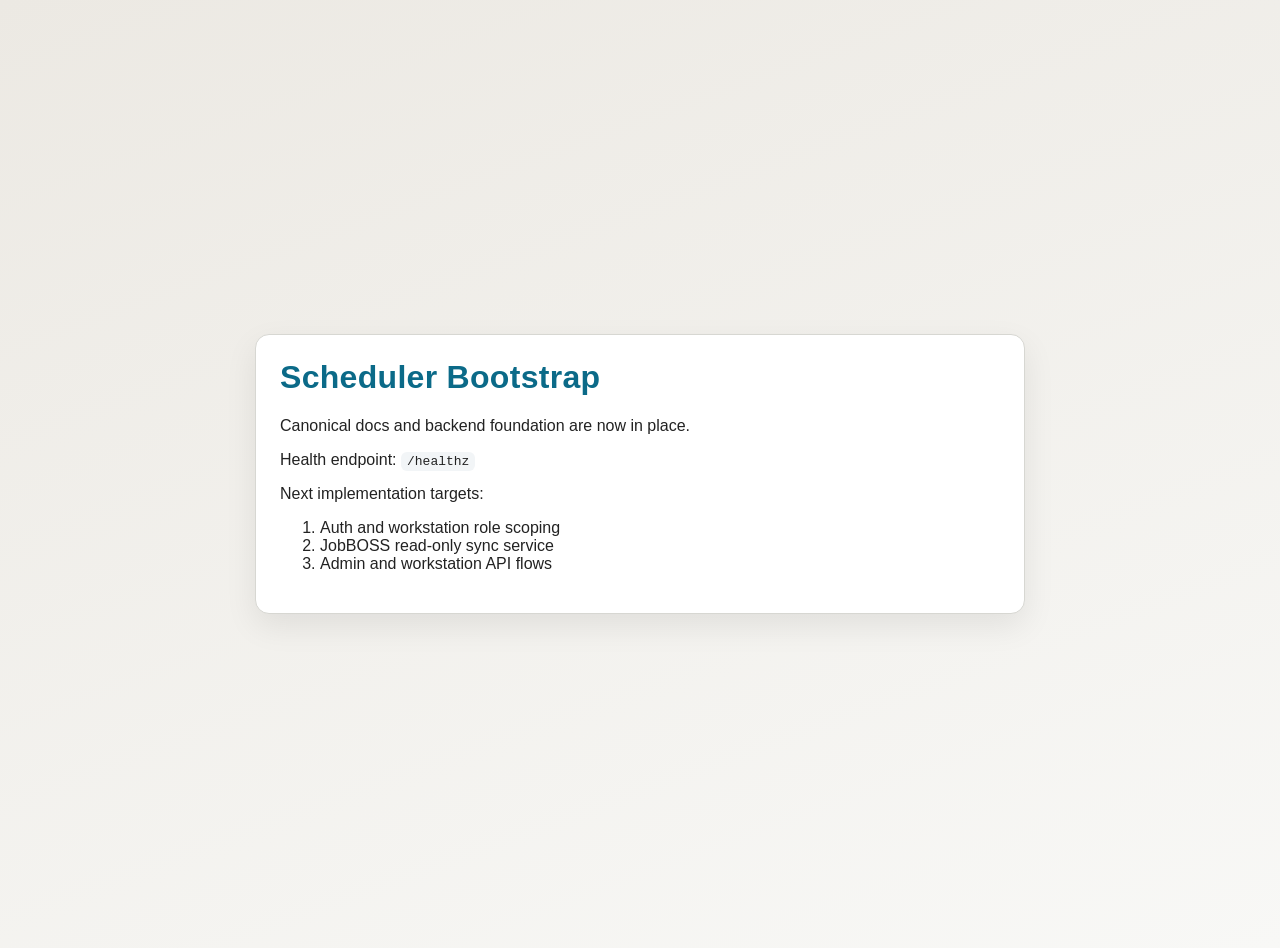
==== web/static/index.html @ 4daf5e25 "init commit" ====
<!doctype html>
<html lang="en">
<head>
  <meta charset="utf-8" />
  <meta name="viewport" content="width=device-width, initial-scale=1" />
  <title>Scheduler</title>
  <style>
    :root {
      --bg: #f6f6f3;
      --panel: #ffffff;
      --ink: #222222;
      --accent: #0b6a88;
      --border: #d7d7d2;
    }

    body {
      margin: 0;
      font-family: "Segoe UI", Tahoma, sans-serif;
      background: linear-gradient(160deg, #ece9e3 0%, #f8f8f6 100%);
      color: var(--ink);
      min-height: 100vh;
      display: grid;
      place-items: center;
      padding: 24px;
    }

    .card {
      width: min(720px, 100%);
      background: var(--panel);
      border: 1px solid var(--border);
      border-radius: 14px;
      padding: 24px;
      box-shadow: 0 12px 32px rgba(0, 0, 0, 0.08);
    }

    h1 {
      margin-top: 0;
      color: var(--accent);
      letter-spacing: 0.3px;
    }

    code {
      background: #f2f5f7;
      padding: 2px 6px;
      border-radius: 6px;
    }
  </style>
</head>
<body>
  <main class="card">
    <h1>Scheduler Bootstrap</h1>
    <p>Canonical docs and backend foundation are now in place.</p>
    <p>Health endpoint: <code>/healthz</code></p>
    <p>Next implementation targets:</p>
    <ol>
      <li>Auth and workstation role scoping</li>
      <li>JobBOSS read-only sync service</li>
      <li>Admin and workstation API flows</li>
    </ol>
  </main>
</body>
</html>
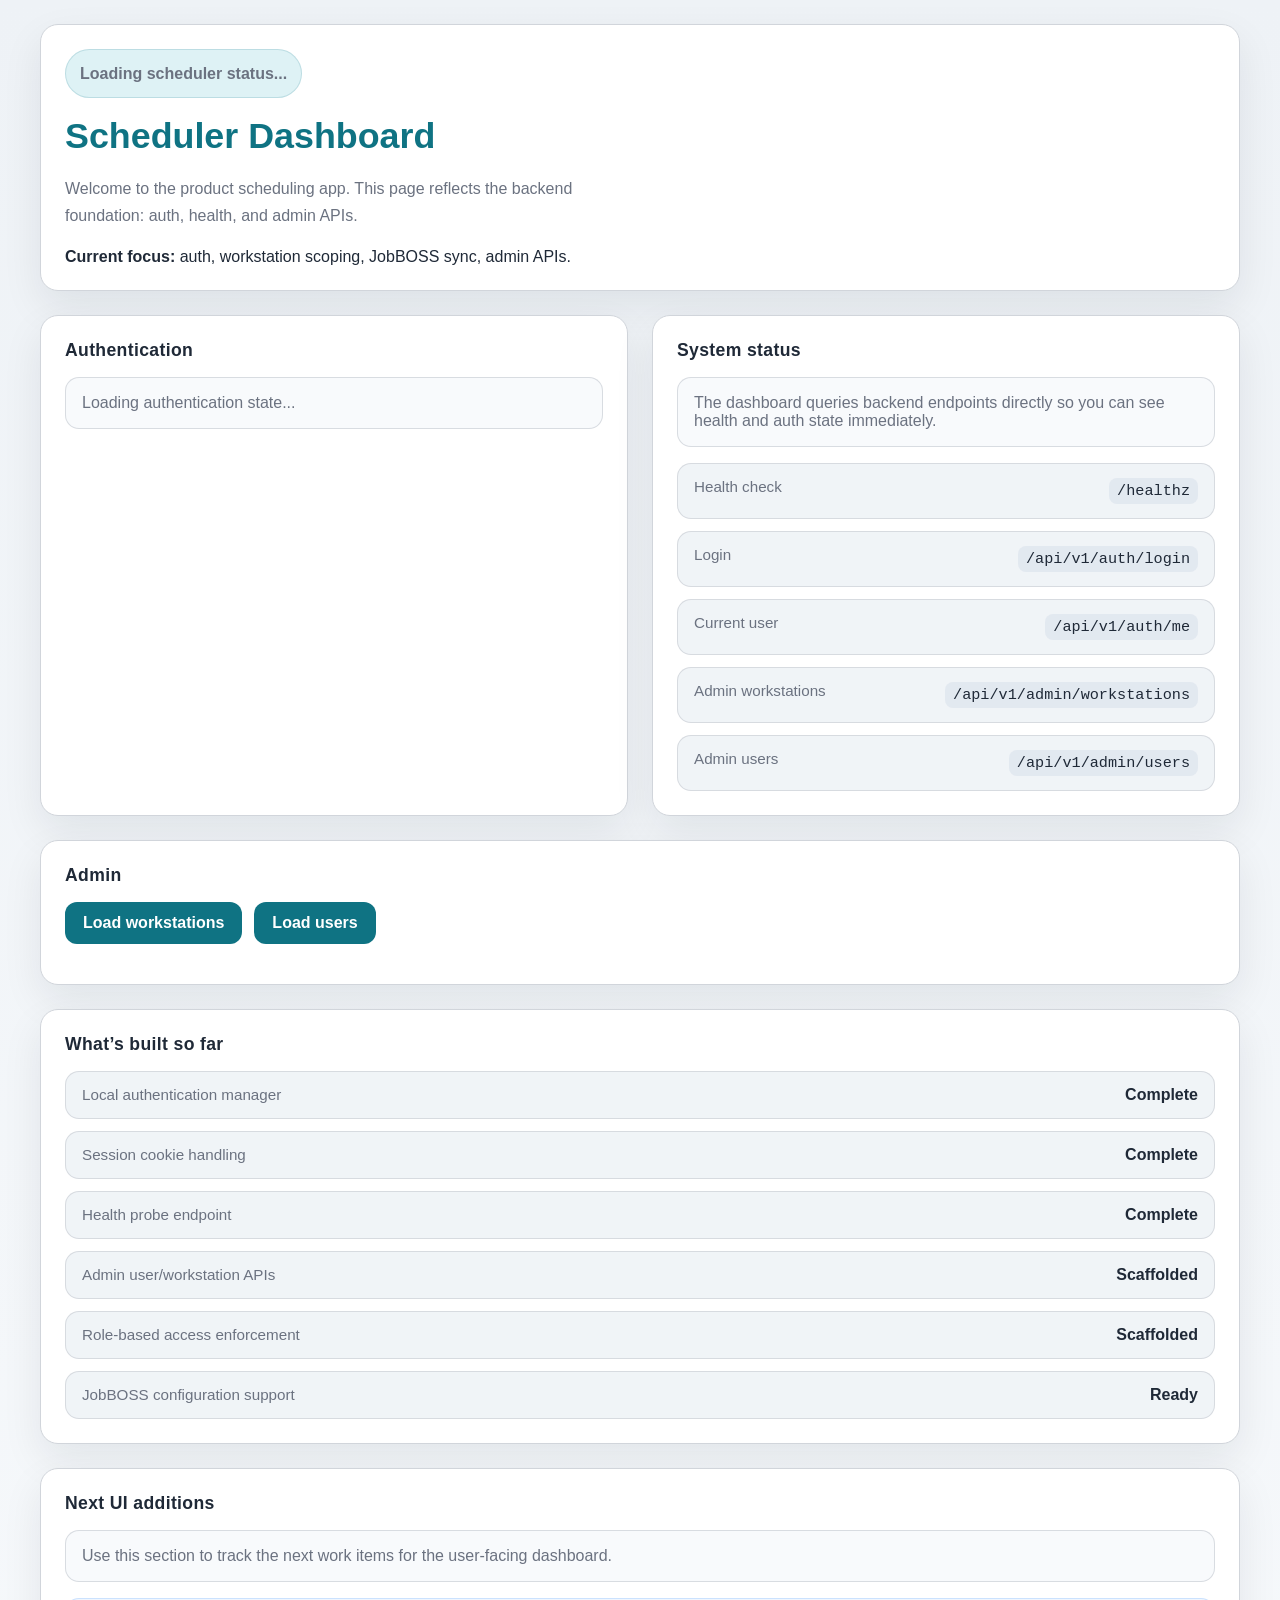
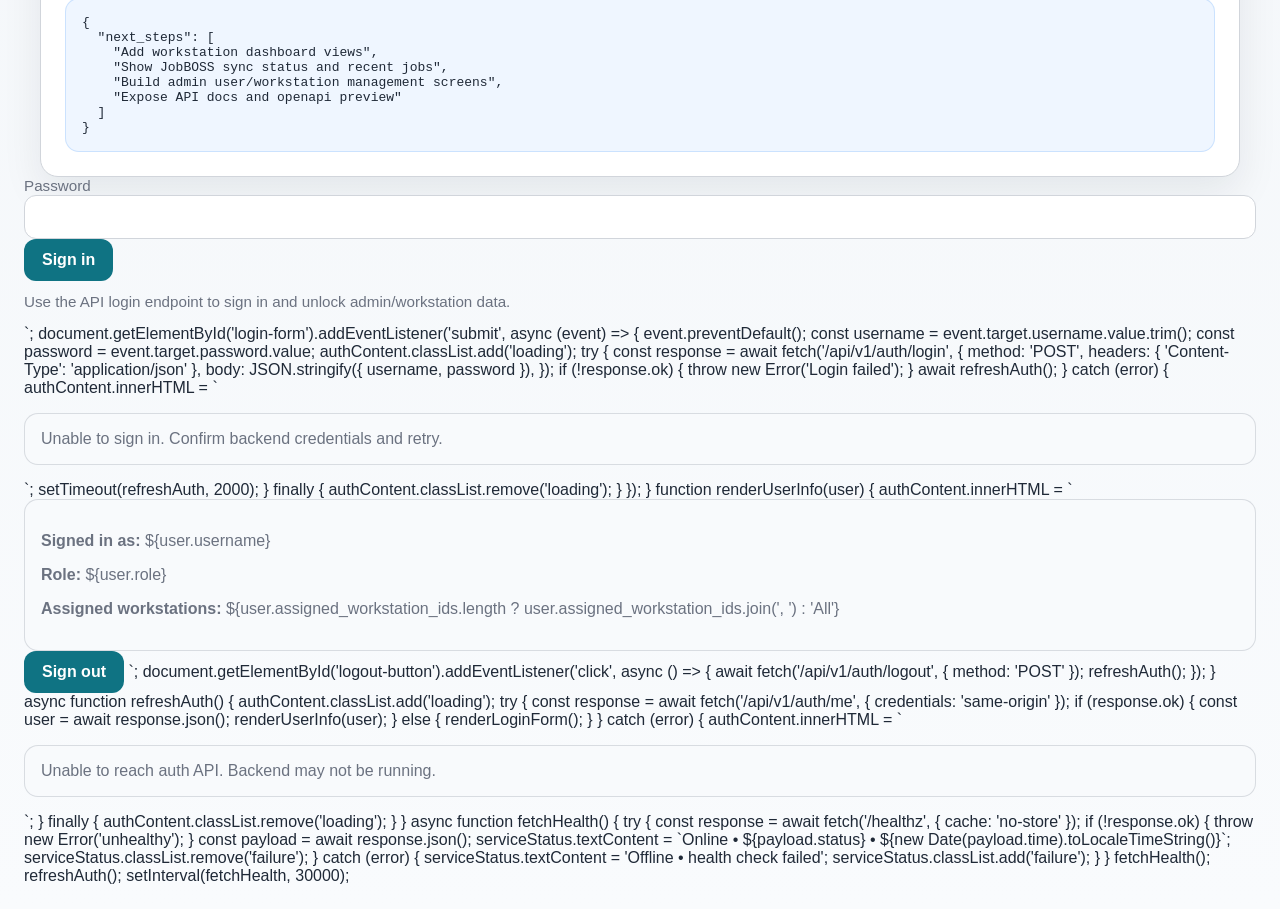
==== commit 25b9aa3d: "feat(ui): enhance dashboard layout and style with new CSS and JavaScript for improved user experienc" ====
--- a/web/static/index.html
+++ b/web/static/index.html
@@ -3,60 +3,382 @@
 <head>
   <meta charset="utf-8" />
   <meta name="viewport" content="width=device-width, initial-scale=1" />
-  <title>Scheduler</title>
+  <title>Scheduler Dashboard</title>
   <style>
     :root {
-      --bg: #f6f6f3;
-      --panel: #ffffff;
-      --ink: #222222;
-      --accent: #0b6a88;
-      --border: #d7d7d2;
+      --bg: #f4f7f9;
+      --surface: #ffffff;
+      --surface-strong: #f0f4f7;
+      --ink: #1f2937;
+      --muted: #6b7280;
+      --accent: #0f7383;
+      --accent-soft: #def2f5;
+      --border: #d1d5db;
+      --shadow: 0 16px 40px rgba(15, 23, 42, 0.08);
+    }
+
+    * {
+      box-sizing: border-box;
     }
 
     body {
       margin: 0;
-      font-family: "Segoe UI", Tahoma, sans-serif;
-      background: linear-gradient(160deg, #ece9e3 0%, #f8f8f6 100%);
+      min-height: 100vh;
+      font-family: "Segoe UI", Tahoma, Geneva, Verdana, sans-serif;
+      background: linear-gradient(180deg, #eef2f6 0%, #f9fbfd 100%);
       color: var(--ink);
-      min-height: 100vh;
-      display: grid;
-      place-items: center;
       padding: 24px;
     }
 
-    .card {
-      width: min(720px, 100%);
-      background: var(--panel);
+    .layout {
+      display: grid;
+      gap: 24px;
+      max-width: 1200px;
+      margin: 0 auto;
+      grid-template-columns: 1fr;
+    }
+
+    .hero {
+      display: grid;
+      gap: 18px;
+      padding: 32px;
+      border-radius: 22px;
+      background: radial-gradient(circle at top left, rgba(15, 115, 131, 0.14), transparent 40%), var(--surface);
+      border: 1px solid rgba(209, 213, 219, 0.7);
+      box-shadow: var(--shadow);
+    }
+
+    .hero h1 {
+      margin: 0;
+      font-size: clamp(2rem, 2.8vw, 3.2rem);
+      color: var(--accent);
+    }
+
+    .hero p {
+      margin: 0;
+      color: var(--muted);
+      max-width: 60ch;
+      line-height: 1.7;
+    }
+
+    .grid-2 {
+      display: grid;
+      gap: 24px;
+      grid-template-columns: repeat(auto-fit, minmax(280px, 1fr));
+    }
+
+    .panel {
+      border-radius: 18px;
       border: 1px solid var(--border);
+      padding: 24px;
+      background: var(--surface);
+      box-shadow: var(--shadow);
+    }
+
+    .panel h2 {
+      margin-top: 0;
+      margin-bottom: 16px;
+      font-size: 1.1rem;
+      letter-spacing: 0.02em;
+      color: var(--ink);
+    }
+
+    .status-chip {
+      display: inline-flex;
+      align-items: center;
+      gap: 8px;
+      padding: 10px 14px;
+      border-radius: 999px;
+      background: var(--accent-soft);
+      color: var(--accent);
+      font-weight: 600;
+      border: 1px solid rgba(15, 115, 131, 0.16);
+    }
+
+    .status-chip.failure {
+      background: #fee2e2;
+      color: #b91c1c;
+      border-color: rgba(185, 28, 28, 0.16);
+    }
+
+    .endpoint-list,
+    .feature-list {
+      list-style: none;
+      padding: 0;
+      margin: 0;
+      display: grid;
+      gap: 12px;
+    }
+
+    .endpoint-list li,
+    .feature-list li {
+      display: flex;
+      justify-content: space-between;
+      gap: 12px;
+      padding: 14px 16px;
       border-radius: 14px;
-      padding: 24px;
-      box-shadow: 0 12px 32px rgba(0, 0, 0, 0.08);
-    }
-
-    h1 {
-      margin-top: 0;
-      color: var(--accent);
-      letter-spacing: 0.3px;
-    }
-
-    code {
-      background: #f2f5f7;
-      padding: 2px 6px;
-      border-radius: 6px;
+      background: var(--surface-strong);
+      border: 1px solid rgba(209, 213, 219, 0.8);
+      color: var(--ink);
+    }
+
+    .endpoint-list li span:first-child,
+    .feature-list li span:first-child {
+      color: var(--muted);
+      font-size: 0.95rem;
+    }
+
+    .endpoint-list li code {
+      background: rgba(226, 232, 240, 0.9);
+      padding: 4px 8px;
+      border-radius: 8px;
+      font-size: 0.95rem;
+      white-space: nowrap;
+    }
+
+    .form-row {
+      display: grid;
+      gap: 16px;
+    }
+
+    label {
+      font-size: 0.95rem;
+      color: var(--muted);
+    }
+
+    input {
+      width: 100%;
+      padding: 12px 14px;
+      border-radius: 12px;
+      border: 1px solid #d1d5db;
+      background: #ffffff;
+      color: var(--ink);
+      font-size: 1rem;
+    }
+
+    button {
+      cursor: pointer;
+      border: none;
+      outline: none;
+      border-radius: 12px;
+      padding: 12px 18px;
+      font-size: 1rem;
+      font-weight: 600;
+      color: #ffffff;
+      background: var(--accent);
+      transition: background 0.2s ease;
+    }
+
+    button:hover {
+      background: #0d5d69;
+    }
+
+    .meta-row {
+      display: flex;
+      flex-wrap: wrap;
+      gap: 12px;
+      align-items: center;
+    }
+
+    .notice {
+      padding: 16px;
+      border-radius: 14px;
+      background: #f8fafc;
+      border: 1px solid rgba(209, 213, 219, 0.8);
+      color: var(--muted);
+    }
+
+    pre {
+      margin: 0;
+      overflow-x: auto;
+      padding: 16px;
+      background: #eff6ff;
+      border-radius: 14px;
+      border: 1px solid rgba(191, 219, 254, 0.75);
+    }
+
+    .footer {
+      text-align: center;
+      color: var(--muted);
+      font-size: 0.95rem;
+    }
+
+    .loading {
+      opacity: 0.35;
     }
   </style>
 </head>
+<!doctype html>
+<html lang="en">
+<head>
+  <meta charset="utf-8" />
+  <meta name="viewport" content="width=device-width, initial-scale=1" />
+  <title>Scheduler Dashboard</title>
+  <link rel="stylesheet" href="/app.css">
+</head>
 <body>
-  <main class="card">
-    <h1>Scheduler Bootstrap</h1>
-    <p>Canonical docs and backend foundation are now in place.</p>
-    <p>Health endpoint: <code>/healthz</code></p>
-    <p>Next implementation targets:</p>
-    <ol>
-      <li>Auth and workstation role scoping</li>
-      <li>JobBOSS read-only sync service</li>
-      <li>Admin and workstation API flows</li>
-    </ol>
-  </main>
+  <div class="layout">
+    <section class="hero panel">
+      <div>
+        <p class="status-chip" id="service-status">Loading scheduler status...</p>
+      </div>
+      <h1>Scheduler Dashboard</h1>
+      <p>Welcome to the product scheduling app. This page reflects the backend foundation: auth, health, and admin APIs.</p>
+      <div class="meta-row">
+        <span><strong>Current focus:</strong> auth, workstation scoping, JobBOSS sync, admin APIs.</span>
+      </div>
+    </section>
+
+    <div class="grid-2">
+      <section class="panel" id="auth-panel">
+        <h2>Authentication</h2>
+        <div id="auth-content">
+          <p class="notice">Loading authentication state...</p>
+        </div>
+      </section>
+
+      <section class="panel">
+        <h2>System status</h2>
+        <p class="notice">The dashboard queries backend endpoints directly so you can see health and auth state immediately.</p>
+        <ul class="endpoint-list">
+          <li><span>Health check</span><code>/healthz</code></li>
+          <li><span>Login</span><code>/api/v1/auth/login</code></li>
+          <li><span>Current user</span><code>/api/v1/auth/me</code></li>
+          <li><span>Admin workstations</span><code>/api/v1/admin/workstations</code></li>
+          <li><span>Admin users</span><code>/api/v1/admin/users</code></li>
+        </ul>
+      </section>
+    </div>
+
+    <section class="panel" id="admin-panel">
+      <h2>Admin</h2>
+      <div class="meta-row">
+        <button id="btn-load-workstations">Load workstations</button>
+        <button id="btn-load-users">Load users</button>
+      </div>
+      <div id="admin-results" style="margin-top:16px;">
+        <div id="workstations-list"></div>
+        <div id="users-list" style="margin-top:12px;"></div>
+      </div>
+    </section>
+
+    <section class="panel">
+      <h2>What’s built so far</h2>
+      <ul class="feature-list">
+        <li><span>Local authentication manager</span><strong>Complete</strong></li>
+        <li><span>Session cookie handling</span><strong>Complete</strong></li>
+        <li><span>Health probe endpoint</span><strong>Complete</strong></li>
+        <li><span>Admin user/workstation APIs</span><strong>Scaffolded</strong></li>
+        <li><span>Role-based access enforcement</span><strong>Scaffolded</strong></li>
+        <li><span>JobBOSS configuration support</span><strong>Ready</strong></li>
+      </ul>
+    </section>
+
+    <section class="panel">
+      <h2>Next UI additions</h2>
+      <p class="notice">Use this section to track the next work items for the user-facing dashboard.</p>
+      <pre>{
+  "next_steps": [
+    "Add workstation dashboard views",
+    "Show JobBOSS sync status and recent jobs",
+    "Build admin user/workstation management screens",
+    "Expose API docs and openapi preview"
+  ]
+}</pre>
+    </section>
+  </div>
+
+  <script src="/app.js" defer></script>
 </body>
 </html>
+          <div>
+            <label for="password">Password</label>
+            <input id="password" name="password" type="password" autocomplete="current-password" required />
+          </div>
+          <button type="submit">Sign in</button>
+        </form>
+        <p style="margin-top: 12px; color: var(--muted); font-size: 0.95rem;">Use the API login endpoint to sign in and unlock admin/workstation data.</p>
+      `;
+
+      document.getElementById('login-form').addEventListener('submit', async (event) => {
+        event.preventDefault();
+        const username = event.target.username.value.trim();
+        const password = event.target.password.value;
+        authContent.classList.add('loading');
+
+        try {
+          const response = await fetch('/api/v1/auth/login', {
+            method: 'POST',
+            headers: { 'Content-Type': 'application/json' },
+            body: JSON.stringify({ username, password }),
+          });
+
+          if (!response.ok) {
+            throw new Error('Login failed');
+          }
+
+          await refreshAuth();
+        } catch (error) {
+          authContent.innerHTML = `<p class="notice">Unable to sign in. Confirm backend credentials and retry.</p>`;
+          setTimeout(refreshAuth, 2000);
+        } finally {
+          authContent.classList.remove('loading');
+        }
+      });
+    }
+
+    function renderUserInfo(user) {
+      authContent.innerHTML = `
+        <div class="notice">
+          <p><strong>Signed in as:</strong> ${user.username}</p>
+          <p><strong>Role:</strong> ${user.role}</p>
+          <p><strong>Assigned workstations:</strong> ${user.assigned_workstation_ids.length ? user.assigned_workstation_ids.join(', ') : 'All'}</p>
+        </div>
+        <button id="logout-button">Sign out</button>
+      `;
+
+      document.getElementById('logout-button').addEventListener('click', async () => {
+        await fetch('/api/v1/auth/logout', { method: 'POST' });
+        refreshAuth();
+      });
+    }
+
+    async function refreshAuth() {
+      authContent.classList.add('loading');
+      try {
+        const response = await fetch('/api/v1/auth/me', { credentials: 'same-origin' });
+        if (response.ok) {
+          const user = await response.json();
+          renderUserInfo(user);
+        } else {
+          renderLoginForm();
+        }
+      } catch (error) {
+        authContent.innerHTML = `<p class="notice">Unable to reach auth API. Backend may not be running.</p>`;
+      } finally {
+        authContent.classList.remove('loading');
+      }
+    }
+
+    async function fetchHealth() {
+      try {
+        const response = await fetch('/healthz', { cache: 'no-store' });
+        if (!response.ok) {
+          throw new Error('unhealthy');
+        }
+
+        const payload = await response.json();
+        serviceStatus.textContent = `Online • ${payload.status} • ${new Date(payload.time).toLocaleTimeString()}`;
+        serviceStatus.classList.remove('failure');
+      } catch (error) {
+        serviceStatus.textContent = 'Offline • health check failed';
+        serviceStatus.classList.add('failure');
+      }
+    }
+
+    fetchHealth();
+    refreshAuth();
+    setInterval(fetchHealth, 30000);
+  </script>
+</body>
+</html>
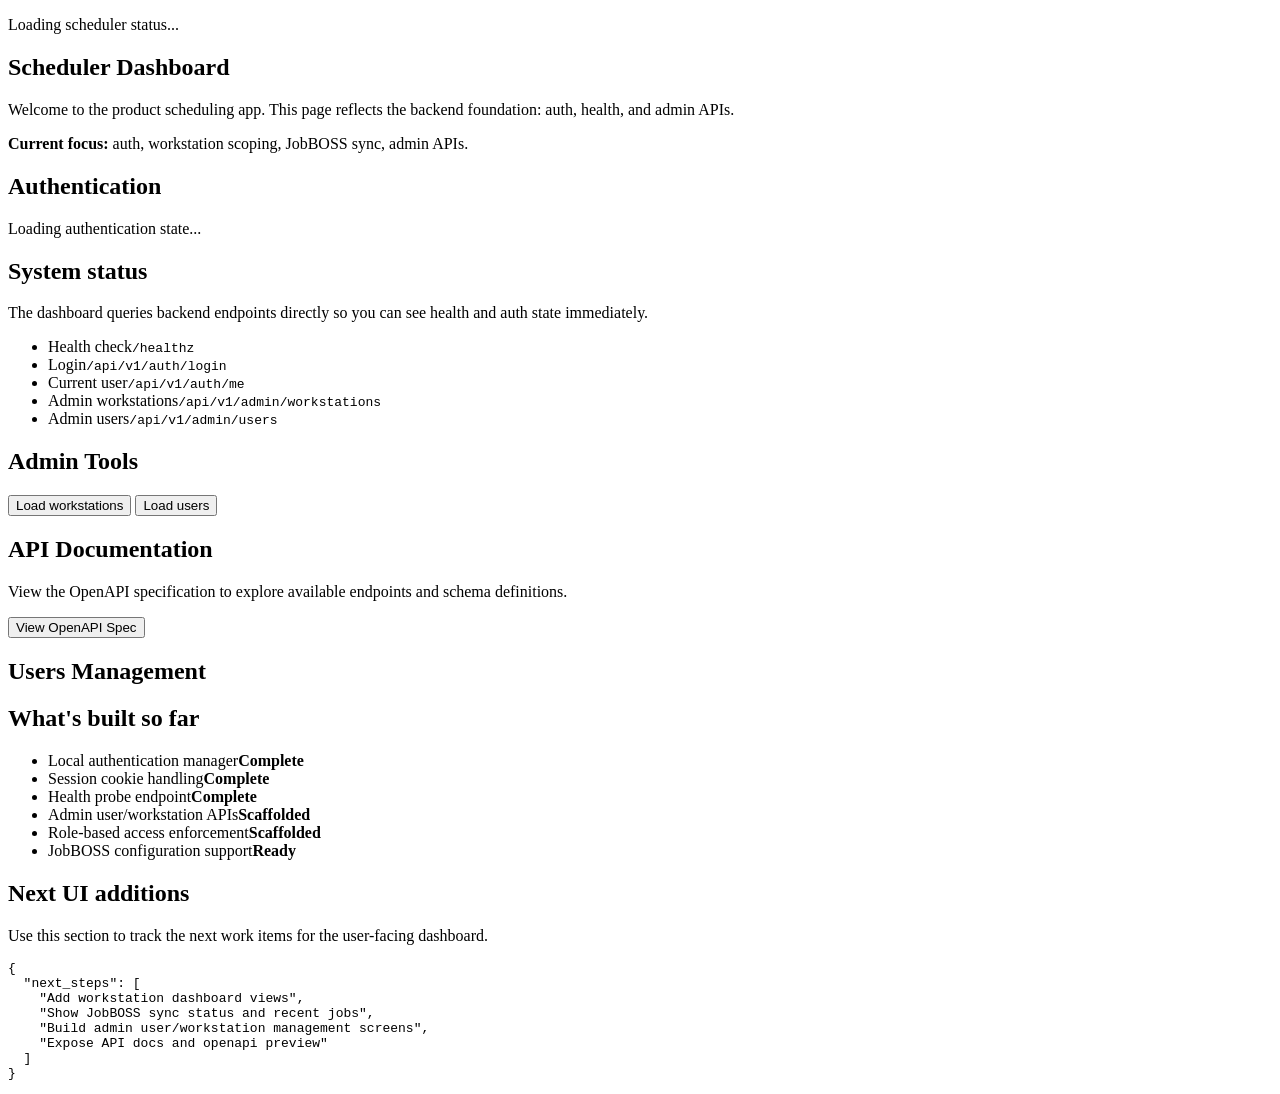
==== commit 62ee2aed: "feat(ui): implement admin panel visibility logic based on user authentication and role" ====
--- a/web/static/index.html
+++ b/web/static/index.html
@@ -1,213 +1,3 @@
-<!doctype html>
-<html lang="en">
-<head>
-  <meta charset="utf-8" />
-  <meta name="viewport" content="width=device-width, initial-scale=1" />
-  <title>Scheduler Dashboard</title>
-  <style>
-    :root {
-      --bg: #f4f7f9;
-      --surface: #ffffff;
-      --surface-strong: #f0f4f7;
-      --ink: #1f2937;
-      --muted: #6b7280;
-      --accent: #0f7383;
-      --accent-soft: #def2f5;
-      --border: #d1d5db;
-      --shadow: 0 16px 40px rgba(15, 23, 42, 0.08);
-    }
-
-    * {
-      box-sizing: border-box;
-    }
-
-    body {
-      margin: 0;
-      min-height: 100vh;
-      font-family: "Segoe UI", Tahoma, Geneva, Verdana, sans-serif;
-      background: linear-gradient(180deg, #eef2f6 0%, #f9fbfd 100%);
-      color: var(--ink);
-      padding: 24px;
-    }
-
-    .layout {
-      display: grid;
-      gap: 24px;
-      max-width: 1200px;
-      margin: 0 auto;
-      grid-template-columns: 1fr;
-    }
-
-    .hero {
-      display: grid;
-      gap: 18px;
-      padding: 32px;
-      border-radius: 22px;
-      background: radial-gradient(circle at top left, rgba(15, 115, 131, 0.14), transparent 40%), var(--surface);
-      border: 1px solid rgba(209, 213, 219, 0.7);
-      box-shadow: var(--shadow);
-    }
-
-    .hero h1 {
-      margin: 0;
-      font-size: clamp(2rem, 2.8vw, 3.2rem);
-      color: var(--accent);
-    }
-
-    .hero p {
-      margin: 0;
-      color: var(--muted);
-      max-width: 60ch;
-      line-height: 1.7;
-    }
-
-    .grid-2 {
-      display: grid;
-      gap: 24px;
-      grid-template-columns: repeat(auto-fit, minmax(280px, 1fr));
-    }
-
-    .panel {
-      border-radius: 18px;
-      border: 1px solid var(--border);
-      padding: 24px;
-      background: var(--surface);
-      box-shadow: var(--shadow);
-    }
-
-    .panel h2 {
-      margin-top: 0;
-      margin-bottom: 16px;
-      font-size: 1.1rem;
-      letter-spacing: 0.02em;
-      color: var(--ink);
-    }
-
-    .status-chip {
-      display: inline-flex;
-      align-items: center;
-      gap: 8px;
-      padding: 10px 14px;
-      border-radius: 999px;
-      background: var(--accent-soft);
-      color: var(--accent);
-      font-weight: 600;
-      border: 1px solid rgba(15, 115, 131, 0.16);
-    }
-
-    .status-chip.failure {
-      background: #fee2e2;
-      color: #b91c1c;
-      border-color: rgba(185, 28, 28, 0.16);
-    }
-
-    .endpoint-list,
-    .feature-list {
-      list-style: none;
-      padding: 0;
-      margin: 0;
-      display: grid;
-      gap: 12px;
-    }
-
-    .endpoint-list li,
-    .feature-list li {
-      display: flex;
-      justify-content: space-between;
-      gap: 12px;
-      padding: 14px 16px;
-      border-radius: 14px;
-      background: var(--surface-strong);
-      border: 1px solid rgba(209, 213, 219, 0.8);
-      color: var(--ink);
-    }
-
-    .endpoint-list li span:first-child,
-    .feature-list li span:first-child {
-      color: var(--muted);
-      font-size: 0.95rem;
-    }
-
-    .endpoint-list li code {
-      background: rgba(226, 232, 240, 0.9);
-      padding: 4px 8px;
-      border-radius: 8px;
-      font-size: 0.95rem;
-      white-space: nowrap;
-    }
-
-    .form-row {
-      display: grid;
-      gap: 16px;
-    }
-
-    label {
-      font-size: 0.95rem;
-      color: var(--muted);
-    }
-
-    input {
-      width: 100%;
-      padding: 12px 14px;
-      border-radius: 12px;
-      border: 1px solid #d1d5db;
-      background: #ffffff;
-      color: var(--ink);
-      font-size: 1rem;
-    }
-
-    button {
-      cursor: pointer;
-      border: none;
-      outline: none;
-      border-radius: 12px;
-      padding: 12px 18px;
-      font-size: 1rem;
-      font-weight: 600;
-      color: #ffffff;
-      background: var(--accent);
-      transition: background 0.2s ease;
-    }
-
-    button:hover {
-      background: #0d5d69;
-    }
-
-    .meta-row {
-      display: flex;
-      flex-wrap: wrap;
-      gap: 12px;
-      align-items: center;
-    }
-
-    .notice {
-      padding: 16px;
-      border-radius: 14px;
-      background: #f8fafc;
-      border: 1px solid rgba(209, 213, 219, 0.8);
-      color: var(--muted);
-    }
-
-    pre {
-      margin: 0;
-      overflow-x: auto;
-      padding: 16px;
-      background: #eff6ff;
-      border-radius: 14px;
-      border: 1px solid rgba(191, 219, 254, 0.75);
-    }
-
-    .footer {
-      text-align: center;
-      color: var(--muted);
-      font-size: 0.95rem;
-    }
-
-    .loading {
-      opacity: 0.35;
-    }
-  </style>
-</head>
 <!doctype html>
 <html lang="en">
 <head>
@@ -250,20 +40,30 @@
       </section>
     </div>
 
-    <section class="panel" id="admin-panel">
-      <h2>Admin</h2>
-      <div class="meta-row">
-        <button id="btn-load-workstations">Load workstations</button>
-        <button id="btn-load-users">Load users</button>
-      </div>
-      <div id="admin-results" style="margin-top:16px;">
-        <div id="workstations-list"></div>
-        <div id="users-list" style="margin-top:12px;"></div>
-      </div>
+    <div class="grid-2">
+      <section class="panel" id="admin-panel">
+        <h2>Admin Tools</h2>
+        <div class="form-row">
+          <button id="btn-load-workstations">Load workstations</button>
+          <button id="btn-load-users">Load users</button>
+        </div>
+        <div id="workstations-list" style="margin-top:12px;"></div>
+      </section>
+
+      <section class="panel">
+        <h2>API Documentation</h2>
+        <p class="notice">View the OpenAPI specification to explore available endpoints and schema definitions.</p>
+        <button onclick="window.open('/docs/api/openapi.yaml', '_blank')">View OpenAPI Spec</button>
+      </section>
+    </div>
+
+    <section class="panel" id="users-panel">
+      <h2>Users Management</h2>
+      <div id="users-list"></div>
     </section>
 
     <section class="panel">
-      <h2>What’s built so far</h2>
+      <h2>What's built so far</h2>
       <ul class="feature-list">
         <li><span>Local authentication manager</span><strong>Complete</strong></li>
         <li><span>Session cookie handling</span><strong>Complete</strong></li>
@@ -291,94 +91,3 @@
   <script src="/app.js" defer></script>
 </body>
 </html>
-          <div>
-            <label for="password">Password</label>
-            <input id="password" name="password" type="password" autocomplete="current-password" required />
-          </div>
-          <button type="submit">Sign in</button>
-        </form>
-        <p style="margin-top: 12px; color: var(--muted); font-size: 0.95rem;">Use the API login endpoint to sign in and unlock admin/workstation data.</p>
-      `;
-
-      document.getElementById('login-form').addEventListener('submit', async (event) => {
-        event.preventDefault();
-        const username = event.target.username.value.trim();
-        const password = event.target.password.value;
-        authContent.classList.add('loading');
-
-        try {
-          const response = await fetch('/api/v1/auth/login', {
-            method: 'POST',
-            headers: { 'Content-Type': 'application/json' },
-            body: JSON.stringify({ username, password }),
-          });
-
-          if (!response.ok) {
-            throw new Error('Login failed');
-          }
-
-          await refreshAuth();
-        } catch (error) {
-          authContent.innerHTML = `<p class="notice">Unable to sign in. Confirm backend credentials and retry.</p>`;
-          setTimeout(refreshAuth, 2000);
-        } finally {
-          authContent.classList.remove('loading');
-        }
-      });
-    }
-
-    function renderUserInfo(user) {
-      authContent.innerHTML = `
-        <div class="notice">
-          <p><strong>Signed in as:</strong> ${user.username}</p>
-          <p><strong>Role:</strong> ${user.role}</p>
-          <p><strong>Assigned workstations:</strong> ${user.assigned_workstation_ids.length ? user.assigned_workstation_ids.join(', ') : 'All'}</p>
-        </div>
-        <button id="logout-button">Sign out</button>
-      `;
-
-      document.getElementById('logout-button').addEventListener('click', async () => {
-        await fetch('/api/v1/auth/logout', { method: 'POST' });
-        refreshAuth();
-      });
-    }
-
-    async function refreshAuth() {
-      authContent.classList.add('loading');
-      try {
-        const response = await fetch('/api/v1/auth/me', { credentials: 'same-origin' });
-        if (response.ok) {
-          const user = await response.json();
-          renderUserInfo(user);
-        } else {
-          renderLoginForm();
-        }
-      } catch (error) {
-        authContent.innerHTML = `<p class="notice">Unable to reach auth API. Backend may not be running.</p>`;
-      } finally {
-        authContent.classList.remove('loading');
-      }
-    }
-
-    async function fetchHealth() {
-      try {
-        const response = await fetch('/healthz', { cache: 'no-store' });
-        if (!response.ok) {
-          throw new Error('unhealthy');
-        }
-
-        const payload = await response.json();
-        serviceStatus.textContent = `Online • ${payload.status} • ${new Date(payload.time).toLocaleTimeString()}`;
-        serviceStatus.classList.remove('failure');
-      } catch (error) {
-        serviceStatus.textContent = 'Offline • health check failed';
-        serviceStatus.classList.add('failure');
-      }
-    }
-
-    fetchHealth();
-    refreshAuth();
-    setInterval(fetchHealth, 30000);
-  </script>
-</body>
-</html>
